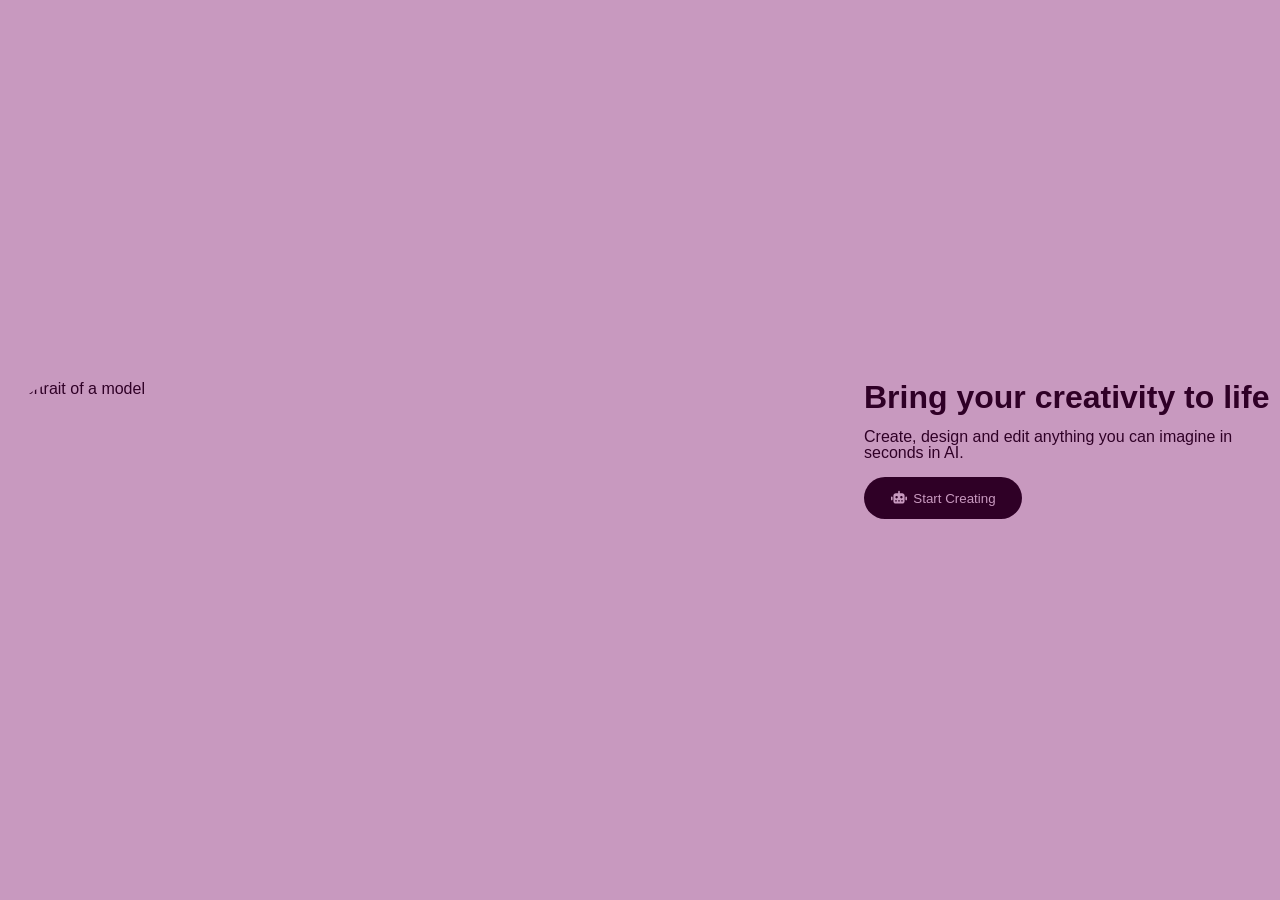
==== public/index.html @ dafc3dca "home work" ====
<!doctype html>
<html lang="en">
  <head>
    <meta charset="UTF-8" />
    <meta name="viewport" content="width=device-width, initial-scale=1.0" />
    <title>Creativity</title>
    <link rel="stylesheet" type="text/css" href="./styles/reset.css" />
    <link rel="stylesheet" type="text/css" href="./styles/style.css" />
  </head>
  <body>
    <section>
      <div class="media">
        <img src="/images/media.jpg" alt="portrait of a model" />
      </div>
      <div class="content">
        <h1>Bring your creativity to life</h1>
        <p>
          <strong>Create</strong>, <strong>design</strong> and
          <strong>edit</strong> anything you can imagine in seconds in AI.
        </p>
        <button>
          <svg xmlns="http://www.w3.org/2000/svg" viewBox="0 0 640 640">
            <path
              d="M352 64C352 46.3 337.7 32 320 32C302.3 32 288 46.3 288 64L288 128L192 128C139 128 96 171 96 224L96 448C96 501 139 544 192 544L448 544C501 544 544 501 544 448L544 224C544 171 501 128 448 128L352 128L352 64zM160 432C160 418.7 170.7 408 184 408L216 408C229.3 408 240 418.7 240 432C240 445.3 229.3 456 216 456L184 456C170.7 456 160 445.3 160 432zM280 432C280 418.7 290.7 408 304 408L336 408C349.3 408 360 418.7 360 432C360 445.3 349.3 456 336 456L304 456C290.7 456 280 445.3 280 432zM400 432C400 418.7 410.7 408 424 408L456 408C469.3 408 480 418.7 480 432C480 445.3 469.3 456 456 456L424 456C410.7 456 400 445.3 400 432zM224 240C250.5 240 272 261.5 272 288C272 314.5 250.5 336 224 336C197.5 336 176 314.5 176 288C176 261.5 197.5 240 224 240zM368 288C368 261.5 389.5 240 416 240C442.5 240 464 261.5 464 288C464 314.5 442.5 336 416 336C389.5 336 368 314.5 368 288zM64 288C64 270.3 49.7 256 32 256C14.3 256 0 270.3 0 288L0 384C0 401.7 14.3 416 32 416C49.7 416 64 401.7 64 384L64 288zM608 256C590.3 256 576 270.3 576 288L576 384C576 401.7 590.3 416 608 416C625.7 416 640 401.7 640 384L640 288C640 270.3 625.7 256 608 256z"
            /></svg
          >Start Creating
        </button>
      </div>
    </section>
  </body>
</html>
---- public/styles/style.css ----
body {
  height: 100svh;
  display: flex;
  align-items: center;
  justify-content: center;
  font-family: sans-serif;
  &::before {
    content: "";
    position: absolute;
    top: 0;
    left: 0;
    width: 100%;
    height: 100%;
    background: rgba(117, 0, 96, 0.4);
    pointer-events: none;
    z-index: 10;
  }
  section {
    display: flex;
    max-width: 1400px;
    width: 100%;
    gap: 2em;
    .media {
      flex: 2;
      border-radius: 5em;
      overflow: hidden;
      img {
        display: block;
        width: 100%;
        object-fit: cover;
        transition: scale 0.25s ease-in-out;

        &:hover {
          scale: 1.05;
        }
      }
    }
    .content {
      flex: 1;
      display: flex;
      justify-content: center;
      flex-direction: column;
      align-items: start;
      gap: 1em;
      h1 {
        font-size: 2em;
        font-weight: bold;
      }

      button {
        svg {
          --size: 1.2em;
          width: var(--size);
          height: var(--size);
          fill: white;
        }
        font-family: sans-serif;
        background: black;
        color: white;
        border: none;
        outline: none;
        padding: 1em 2em;
        border-radius: 15em;
        display: flex;
        align-items: center;
        gap: 0.5em;
        cursor: pointer;
        transition: background 0.25s ease-in-out;

        &:hover {
          background: rgba(0, 0, 0, 0.9);
        }
      }
    }
  }
}
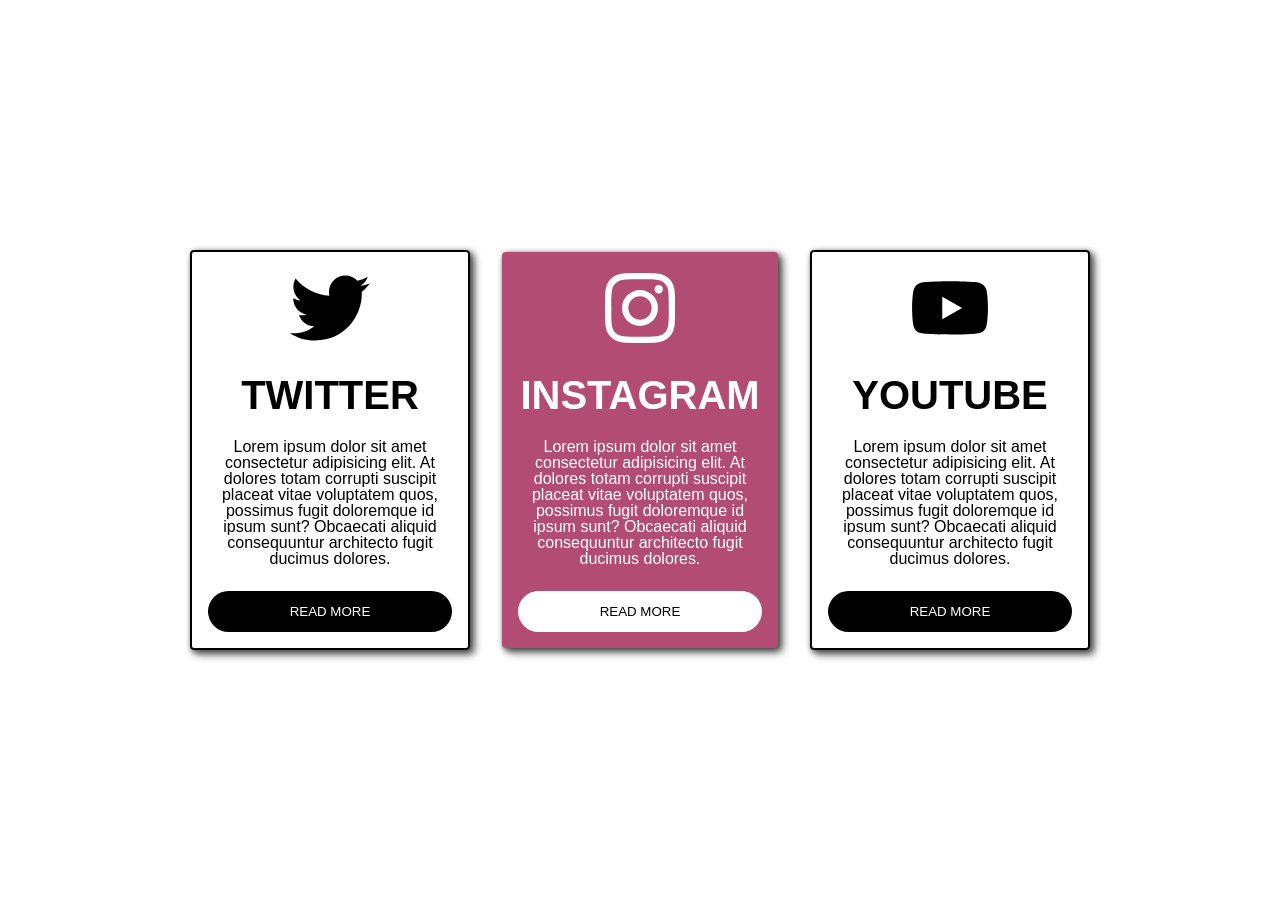
==== commit fd166e9a: "homework" ====
--- a/public/index.html
+++ b/public/index.html
@@ -3,28 +3,62 @@
   <head>
     <meta charset="UTF-8" />
     <meta name="viewport" content="width=device-width, initial-scale=1.0" />
-    <title>Creativity</title>
+    <title>Class 17 hw part 1</title>
     <link rel="stylesheet" type="text/css" href="./styles/reset.css" />
     <link rel="stylesheet" type="text/css" href="./styles/style.css" />
   </head>
   <body>
     <section>
-      <div class="media">
-        <img src="/images/media.jpg" alt="portrait of a model" />
+      <div class="card">
+        <div class="logo">
+          <svg xmlns="http://www.w3.org/2000/svg" viewBox="0 0 512 512">
+            <path
+              d="M459.4 151.7c.3 4.5 .3 9.1 .3 13.6 0 138.7-105.6 298.6-298.6 298.6-59.5 0-114.7-17.2-161.1-47.1 8.4 1 16.6 1.3 25.3 1.3 49.1 0 94.2-16.6 130.3-44.8-46.1-1-84.8-31.2-98.1-72.8 6.5 1 13 1.6 19.8 1.6 9.4 0 18.8-1.3 27.6-3.6-48.1-9.7-84.1-52-84.1-103l0-1.3c14 7.8 30.2 12.7 47.4 13.3-28.3-18.8-46.8-51-46.8-87.4 0-19.5 5.2-37.4 14.3-53 51.7 63.7 129.3 105.3 216.4 109.8-1.6-7.8-2.6-15.9-2.6-24 0-57.8 46.8-104.9 104.9-104.9 30.2 0 57.5 12.7 76.7 33.1 23.7-4.5 46.5-13.3 66.6-25.3-7.8 24.4-24.4 44.8-46.1 57.8 21.1-2.3 41.6-8.1 60.4-16.2-14.3 20.8-32.2 39.3-52.6 54.3z"
+            />
+          </svg>
+        </div>
+        <div class="title">twitter</div>
+        <div class="content">
+          Lorem ipsum dolor sit amet consectetur adipisicing elit. At dolores
+          totam corrupti suscipit placeat vitae voluptatem quos, possimus fugit
+          doloremque id ipsum sunt? Obcaecati aliquid consequuntur architecto
+          fugit ducimus dolores.
+        </div>
+        <a href="#"><button>read more</button></a>
       </div>
-      <div class="content">
-        <h1>Bring your creativity to life</h1>
-        <p>
-          <strong>Create</strong>, <strong>design</strong> and
-          <strong>edit</strong> anything you can imagine in seconds in AI.
-        </p>
-        <button>
-          <svg xmlns="http://www.w3.org/2000/svg" viewBox="0 0 640 640">
+      <div class="card primary">
+        <div class="logo">
+          <svg xmlns="http://www.w3.org/2000/svg" viewBox="0 0 448 512">
             <path
-              d="M352 64C352 46.3 337.7 32 320 32C302.3 32 288 46.3 288 64L288 128L192 128C139 128 96 171 96 224L96 448C96 501 139 544 192 544L448 544C501 544 544 501 544 448L544 224C544 171 501 128 448 128L352 128L352 64zM160 432C160 418.7 170.7 408 184 408L216 408C229.3 408 240 418.7 240 432C240 445.3 229.3 456 216 456L184 456C170.7 456 160 445.3 160 432zM280 432C280 418.7 290.7 408 304 408L336 408C349.3 408 360 418.7 360 432C360 445.3 349.3 456 336 456L304 456C290.7 456 280 445.3 280 432zM400 432C400 418.7 410.7 408 424 408L456 408C469.3 408 480 418.7 480 432C480 445.3 469.3 456 456 456L424 456C410.7 456 400 445.3 400 432zM224 240C250.5 240 272 261.5 272 288C272 314.5 250.5 336 224 336C197.5 336 176 314.5 176 288C176 261.5 197.5 240 224 240zM368 288C368 261.5 389.5 240 416 240C442.5 240 464 261.5 464 288C464 314.5 442.5 336 416 336C389.5 336 368 314.5 368 288zM64 288C64 270.3 49.7 256 32 256C14.3 256 0 270.3 0 288L0 384C0 401.7 14.3 416 32 416C49.7 416 64 401.7 64 384L64 288zM608 256C590.3 256 576 270.3 576 288L576 384C576 401.7 590.3 416 608 416C625.7 416 640 401.7 640 384L640 288C640 270.3 625.7 256 608 256z"
-            /></svg
-          >Start Creating
-        </button>
+              d="M224.3 141a115 115 0 1 0 -.6 230 115 115 0 1 0 .6-230zm-.6 40.4a74.6 74.6 0 1 1 .6 149.2 74.6 74.6 0 1 1 -.6-149.2zm93.4-45.1a26.8 26.8 0 1 1 53.6 0 26.8 26.8 0 1 1 -53.6 0zm129.7 27.2c-1.7-35.9-9.9-67.7-36.2-93.9-26.2-26.2-58-34.4-93.9-36.2-37-2.1-147.9-2.1-184.9 0-35.8 1.7-67.6 9.9-93.9 36.1s-34.4 58-36.2 93.9c-2.1 37-2.1 147.9 0 184.9 1.7 35.9 9.9 67.7 36.2 93.9s58 34.4 93.9 36.2c37 2.1 147.9 2.1 184.9 0 35.9-1.7 67.7-9.9 93.9-36.2 26.2-26.2 34.4-58 36.2-93.9 2.1-37 2.1-147.8 0-184.8zM399 388c-7.8 19.6-22.9 34.7-42.6 42.6-29.5 11.7-99.5 9-132.1 9s-102.7 2.6-132.1-9c-19.6-7.8-34.7-22.9-42.6-42.6-11.7-29.5-9-99.5-9-132.1s-2.6-102.7 9-132.1c7.8-19.6 22.9-34.7 42.6-42.6 29.5-11.7 99.5-9 132.1-9s102.7-2.6 132.1 9c19.6 7.8 34.7 22.9 42.6 42.6 11.7 29.5 9 99.5 9 132.1s2.7 102.7-9 132.1z"
+            />
+          </svg>
+        </div>
+        <div class="title">instagram</div>
+        <div class="content">
+          Lorem ipsum dolor sit amet consectetur adipisicing elit. At dolores
+          totam corrupti suscipit placeat vitae voluptatem quos, possimus fugit
+          doloremque id ipsum sunt? Obcaecati aliquid consequuntur architecto
+          fugit ducimus dolores.
+        </div>
+        <a href="#"><button>read more</button></a>
+      </div>
+      <div class="card">
+        <div class="logo">
+          <svg xmlns="http://www.w3.org/2000/svg" viewBox="0 0 576 512">
+            <path
+              d="M549.7 124.1C543.5 100.4 524.9 81.8 501.4 75.5 458.9 64 288.1 64 288.1 64S117.3 64 74.7 75.5C51.2 81.8 32.7 100.4 26.4 124.1 15 167 15 256.4 15 256.4s0 89.4 11.4 132.3c6.3 23.6 24.8 41.5 48.3 47.8 42.6 11.5 213.4 11.5 213.4 11.5s170.8 0 213.4-11.5c23.5-6.3 42-24.2 48.3-47.8 11.4-42.9 11.4-132.3 11.4-132.3s0-89.4-11.4-132.3zM232.2 337.6l0-162.4 142.7 81.2-142.7 81.2z"
+            />
+          </svg>
+        </div>
+        <div class="title">youtube</div>
+        <div class="content">
+          Lorem ipsum dolor sit amet consectetur adipisicing elit. At dolores
+          totam corrupti suscipit placeat vitae voluptatem quos, possimus fugit
+          doloremque id ipsum sunt? Obcaecati aliquid consequuntur architecto
+          fugit ducimus dolores.
+        </div>
+        <a href="#"><button>read more</button></a>
       </div>
     </section>
   </body>
--- a/public/styles/style.css
+++ b/public/styles/style.css
@@ -1,75 +1,67 @@
-body {
+section {
+  display: flex;
   height: 100svh;
-  display: flex;
+  max-width: 900px;
+  margin: auto;
   align-items: center;
-  justify-content: center;
+  gap: 2em;
   font-family: sans-serif;
-  &::before {
-    content: "";
-    position: absolute;
-    top: 0;
-    left: 0;
-    width: 100%;
-    height: 100%;
-    background: rgba(117, 0, 96, 0.4);
-    pointer-events: none;
-    z-index: 10;
-  }
-  section {
+  .card {
+    --color-primary: #b24c73;
+    border: 2px solid black;
     display: flex;
-    max-width: 1400px;
-    width: 100%;
-    gap: 2em;
-    .media {
-      flex: 2;
-      border-radius: 5em;
-      overflow: hidden;
-      img {
-        display: block;
-        width: 100%;
-        object-fit: cover;
-        transition: scale 0.25s ease-in-out;
-
-        &:hover {
-          scale: 1.05;
-        }
+    align-items: center;
+    gap: 1.5em;
+    flex-direction: column;
+    padding: 1em;
+    text-align: center;
+    border-radius: 0.25em;
+    box-shadow:
+      1px 1px 5px rgba(0, 0, 0, 0.25),
+      2px 2px 6px rgba(0, 0, 0, 0.25),
+      3px 3px 7px rgba(0, 0, 0, 0.25),
+      4px 4px 8px rgba(0, 0, 0, 0.25),
+      5px 5px 9px rgba(0, 0, 0, 0.25);
+    .logo {
+      svg {
+        --size: 5em;
+        width: var(--size);
+        height: var(--size);
       }
     }
-    .content {
-      flex: 1;
-      display: flex;
-      justify-content: center;
-      flex-direction: column;
-      align-items: start;
-      gap: 1em;
-      h1 {
-        font-size: 2em;
-        font-weight: bold;
+    .title {
+      font-size: 2.5em;
+      font-weight: bold;
+      text-transform: uppercase;
+    }
+    a {
+      display: inline-block;
+      width: 100%;
+      button {
+        font-family: sans-serif;
+        border: none;
+        outline: none;
+        padding: 1em 2em;
+        background: black;
+        color: white;
+        border-radius: 15em;
+        text-transform: uppercase;
+        display: inline-block;
+        width: 100%;
+      }
+    }
+    &.primary {
+      border: none;
+      background: var(--color-primary);
+      color: white;
+
+      svg {
+        fill: white;
       }
 
       button {
-        svg {
-          --size: 1.2em;
-          width: var(--size);
-          height: var(--size);
-          fill: white;
-        }
-        font-family: sans-serif;
-        background: black;
-        color: white;
-        border: none;
-        outline: none;
-        padding: 1em 2em;
-        border-radius: 15em;
-        display: flex;
-        align-items: center;
-        gap: 0.5em;
-        cursor: pointer;
-        transition: background 0.25s ease-in-out;
-
-        &:hover {
-          background: rgba(0, 0, 0, 0.9);
-        }
+        background: white;
+        color: black;
       }
     }
   }
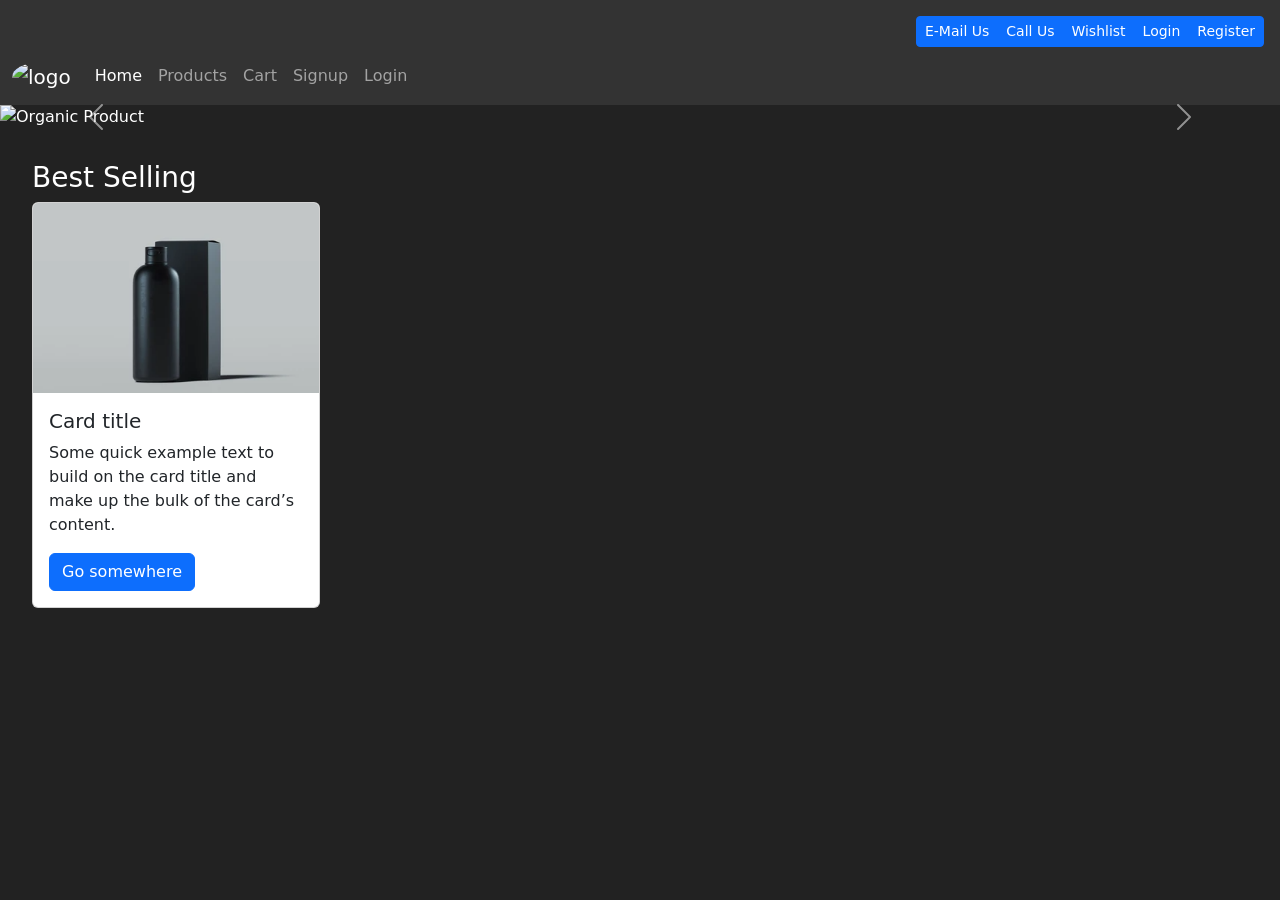
==== commit 7a5c51ff: "wip" ====
--- a/public/index.html
+++ b/public/index.html
@@ -1,65 +1,143 @@
 <!doctype html>
 <html lang="en">
   <head>
-    <meta charset="UTF-8" />
-    <meta name="viewport" content="width=device-width, initial-scale=1.0" />
-    <title>Class 17 hw part 1</title>
-    <link rel="stylesheet" type="text/css" href="./styles/reset.css" />
+    <meta charset="utf-8" />
+    <meta name="viewport" content="width=device-width, initial-scale=1" />
+    <title>Bootstrap demo</title>
+    <link
+      href="https://cdn.jsdelivr.net/npm/bootstrap@5.3.8/dist/css/bootstrap.min.css"
+      rel="stylesheet"
+      integrity="sha384-sRIl4kxILFvY47J16cr9ZwB07vP4J8+LH7qKQnuqkuIAvNWLzeN8tE5YBujZqJLB"
+      crossorigin="anonymous"
+    />
     <link rel="stylesheet" type="text/css" href="./styles/style.css" />
   </head>
   <body>
-    <section>
-      <div class="card">
-        <div class="logo">
-          <svg xmlns="http://www.w3.org/2000/svg" viewBox="0 0 512 512">
-            <path
-              d="M459.4 151.7c.3 4.5 .3 9.1 .3 13.6 0 138.7-105.6 298.6-298.6 298.6-59.5 0-114.7-17.2-161.1-47.1 8.4 1 16.6 1.3 25.3 1.3 49.1 0 94.2-16.6 130.3-44.8-46.1-1-84.8-31.2-98.1-72.8 6.5 1 13 1.6 19.8 1.6 9.4 0 18.8-1.3 27.6-3.6-48.1-9.7-84.1-52-84.1-103l0-1.3c14 7.8 30.2 12.7 47.4 13.3-28.3-18.8-46.8-51-46.8-87.4 0-19.5 5.2-37.4 14.3-53 51.7 63.7 129.3 105.3 216.4 109.8-1.6-7.8-2.6-15.9-2.6-24 0-57.8 46.8-104.9 104.9-104.9 30.2 0 57.5 12.7 76.7 33.1 23.7-4.5 46.5-13.3 66.6-25.3-7.8 24.4-24.4 44.8-46.1 57.8 21.1-2.3 41.6-8.1 60.4-16.2-14.3 20.8-32.2 39.3-52.6 54.3z"
+    <header>
+      <div class="header-top">
+        <div class="btn-group" role="group" aria-label="Basic example">
+          <a href="mailto:mail@example.com" class="btn btn-primary btn-sm">
+            E-Mail Us
+          </a>
+          <a href="tel:+8801XXXXXXXXX" class="btn btn-primary btn-sm">
+            Call Us
+          </a>
+          <a href="#" class="btn btn-primary btn-sm">Wishlist</a>
+          <a href="#" class="btn btn-primary btn-sm">Login</a>
+          <a href="#" class="btn btn-primary btn-sm">Register</a>
+        </div>
+      </div>
+      <nav class="navbar navbar-expand-lg navbar-dark">
+        <div class="container-fluid">
+          <a class="navbar-brand" href="#">
+            <img
+              class="m-logo-img"
+              src="https://img.magnific.com/free-vector/bird-colorful-logo-gradient-vector_343694-1365.jpg?semt=ais_hybrid&w=740&q=80"
+              alt="logo"
             />
-          </svg>
+          </a>
+          <button
+            class="navbar-toggler"
+            type="button"
+            data-bs-toggle="collapse"
+            data-bs-target="#navbarSupportedContent"
+            aria-controls="navbarSupportedContent"
+            aria-expanded="false"
+            aria-label="Toggle navigation"
+          >
+            <span class="navbar-toggler-icon"></span>
+          </button>
+          <div class="collapse navbar-collapse" id="navbarSupportedContent">
+            <ul class="navbar-nav me-auto mb-2 mb-lg-0">
+              <li class="nav-item">
+                <a class="nav-link active" aria-current="page" href="#">Home</a>
+              </li>
+              <li class="nav-item">
+                <a class="nav-link" href="#">Products</a>
+              </li>
+              <li class="nav-item">
+                <a class="nav-link" href="#">Cart</a>
+              </li>
+              <li class="nav-item">
+                <a class="nav-link" href="#">Signup</a>
+              </li>
+              <li class="nav-item">
+                <a class="nav-link" href="#">Login</a>
+              </li>
+            </ul>
+          </div>
         </div>
-        <div class="title">twitter</div>
-        <div class="content">
-          Lorem ipsum dolor sit amet consectetur adipisicing elit. At dolores
-          totam corrupti suscipit placeat vitae voluptatem quos, possimus fugit
-          doloremque id ipsum sunt? Obcaecati aliquid consequuntur architecto
-          fugit ducimus dolores.
+      </nav>
+    </header>
+    <section class="slider">
+      <div id="carouselExample" class="carousel slide" data-bs-ride="carousel">
+        <div class="carousel-inner">
+          <div class="carousel-item active">
+            <img
+              src="/images/organic.png"
+              class="d-block w-100"
+              alt="Organic Product"
+            />
+          </div>
+          <div class="carousel-item">
+            <img
+              src="/images/furniture.png"
+              class="d-block w-100"
+              alt="Furniture Product"
+            />
+          </div>
+          <div class="carousel-item">
+            <img
+              src="/images/face-care.png"
+              class="d-block w-100"
+              alt="Furniture Product"
+            />
+          </div>
         </div>
-        <a href="#"><button>read more</button></a>
-      </div>
-      <div class="card primary">
-        <div class="logo">
-          <svg xmlns="http://www.w3.org/2000/svg" viewBox="0 0 448 512">
-            <path
-              d="M224.3 141a115 115 0 1 0 -.6 230 115 115 0 1 0 .6-230zm-.6 40.4a74.6 74.6 0 1 1 .6 149.2 74.6 74.6 0 1 1 -.6-149.2zm93.4-45.1a26.8 26.8 0 1 1 53.6 0 26.8 26.8 0 1 1 -53.6 0zm129.7 27.2c-1.7-35.9-9.9-67.7-36.2-93.9-26.2-26.2-58-34.4-93.9-36.2-37-2.1-147.9-2.1-184.9 0-35.8 1.7-67.6 9.9-93.9 36.1s-34.4 58-36.2 93.9c-2.1 37-2.1 147.9 0 184.9 1.7 35.9 9.9 67.7 36.2 93.9s58 34.4 93.9 36.2c37 2.1 147.9 2.1 184.9 0 35.9-1.7 67.7-9.9 93.9-36.2 26.2-26.2 34.4-58 36.2-93.9 2.1-37 2.1-147.8 0-184.8zM399 388c-7.8 19.6-22.9 34.7-42.6 42.6-29.5 11.7-99.5 9-132.1 9s-102.7 2.6-132.1-9c-19.6-7.8-34.7-22.9-42.6-42.6-11.7-29.5-9-99.5-9-132.1s-2.6-102.7 9-132.1c7.8-19.6 22.9-34.7 42.6-42.6 29.5-11.7 99.5-9 132.1-9s102.7-2.6 132.1 9c19.6 7.8 34.7 22.9 42.6 42.6 11.7 29.5 9 99.5 9 132.1s2.7 102.7-9 132.1z"
-            />
-          </svg>
-        </div>
-        <div class="title">instagram</div>
-        <div class="content">
-          Lorem ipsum dolor sit amet consectetur adipisicing elit. At dolores
-          totam corrupti suscipit placeat vitae voluptatem quos, possimus fugit
-          doloremque id ipsum sunt? Obcaecati aliquid consequuntur architecto
-          fugit ducimus dolores.
-        </div>
-        <a href="#"><button>read more</button></a>
-      </div>
-      <div class="card">
-        <div class="logo">
-          <svg xmlns="http://www.w3.org/2000/svg" viewBox="0 0 576 512">
-            <path
-              d="M549.7 124.1C543.5 100.4 524.9 81.8 501.4 75.5 458.9 64 288.1 64 288.1 64S117.3 64 74.7 75.5C51.2 81.8 32.7 100.4 26.4 124.1 15 167 15 256.4 15 256.4s0 89.4 11.4 132.3c6.3 23.6 24.8 41.5 48.3 47.8 42.6 11.5 213.4 11.5 213.4 11.5s170.8 0 213.4-11.5c23.5-6.3 42-24.2 48.3-47.8 11.4-42.9 11.4-132.3 11.4-132.3s0-89.4-11.4-132.3zM232.2 337.6l0-162.4 142.7 81.2-142.7 81.2z"
-            />
-          </svg>
-        </div>
-        <div class="title">youtube</div>
-        <div class="content">
-          Lorem ipsum dolor sit amet consectetur adipisicing elit. At dolores
-          totam corrupti suscipit placeat vitae voluptatem quos, possimus fugit
-          doloremque id ipsum sunt? Obcaecati aliquid consequuntur architecto
-          fugit ducimus dolores.
-        </div>
-        <a href="#"><button>read more</button></a>
+        <button
+          class="carousel-control-prev"
+          type="button"
+          data-bs-target="#carouselExample"
+          data-bs-slide="prev"
+        >
+          <span class="carousel-control-prev-icon" aria-hidden="true"></span>
+          <span class="visually-hidden">Previous</span>
+        </button>
+        <button
+          class="carousel-control-next"
+          type="button"
+          data-bs-target="#carouselExample"
+          data-bs-slide="next"
+        >
+          <span class="carousel-control-next-icon" aria-hidden="true"></span>
+          <span class="visually-hidden">Next</span>
+        </button>
       </div>
     </section>
+    <section class="best-selling">
+      <h3>Best Selling</h3>
+      <div class="m-grid">
+        <div class="card" style="width: 18rem">
+          <img
+            src="./images/products/product-1.png"
+            class="card-img-top"
+            alt="product 1"
+          />
+          <div class="card-body">
+            <h5 class="card-title">Card title</h5>
+            <p class="card-text">
+              Some quick example text to build on the card title and make up the
+              bulk of the card’s content.
+            </p>
+            <a href="#" class="btn btn-primary">Go somewhere</a>
+          </div>
+        </div>
+      </div>
+    </section>
+    <script
+      src="https://cdn.jsdelivr.net/npm/bootstrap@5.3.8/dist/js/bootstrap.bundle.min.js"
+      integrity="sha384-FKyoEForCGlyvwx9Hj09JcYn3nv7wiPVlz7YYwJrWVcXK/BmnVDxM+D2scQbITxI"
+      crossorigin="anonymous"
+    ></script>
   </body>
 </html>
--- a/public/styles/style.css
+++ b/public/styles/style.css
@@ -1,68 +1,29 @@
-section {
-  display: flex;
-  height: 100svh;
-  max-width: 900px;
-  margin: auto;
-  align-items: center;
-  gap: 2em;
-  font-family: sans-serif;
-  .card {
-    --color-primary: #b24c73;
-    border: 2px solid black;
+header {
+  background: #333;
+
+  .header-top {
+    padding: 1em 1em 0 1em;
     display: flex;
+    justify-content: end;
     align-items: center;
-    gap: 1.5em;
-    flex-direction: column;
-    padding: 1em;
-    text-align: center;
-    border-radius: 0.25em;
-    box-shadow:
-      1px 1px 5px rgba(0, 0, 0, 0.25),
-      2px 2px 6px rgba(0, 0, 0, 0.25),
-      3px 3px 7px rgba(0, 0, 0, 0.25),
-      4px 4px 8px rgba(0, 0, 0, 0.25),
-      5px 5px 9px rgba(0, 0, 0, 0.25);
-    .logo {
-      svg {
-        --size: 5em;
-        width: var(--size);
-        height: var(--size);
-      }
-    }
-    .title {
-      font-size: 2.5em;
-      font-weight: bold;
-      text-transform: uppercase;
-    }
-    a {
-      display: inline-block;
-      width: 100%;
-      button {
-        font-family: sans-serif;
-        border: none;
-        outline: none;
-        padding: 1em 2em;
-        background: black;
-        color: white;
-        border-radius: 15em;
-        text-transform: uppercase;
-        display: inline-block;
-        width: 100%;
-      }
-    }
-    &.primary {
-      border: none;
-      background: var(--color-primary);
-      color: white;
+  }
 
-      svg {
-        fill: white;
-      }
-
-      button {
-        background: white;
-        color: black;
-      }
-    }
+  .m-logo-img {
+    --size: 3em;
+    width: var(--size);
+    height: var(--size);
+    object-fit: cover;
+    border-radius: 50%;
   }
 }
+
+body {
+  background: #222;
+  color: white;
+}
+
+section.best-selling {
+  max-width: 1400px;
+  margin: auto;
+  padding: 2em;
+}
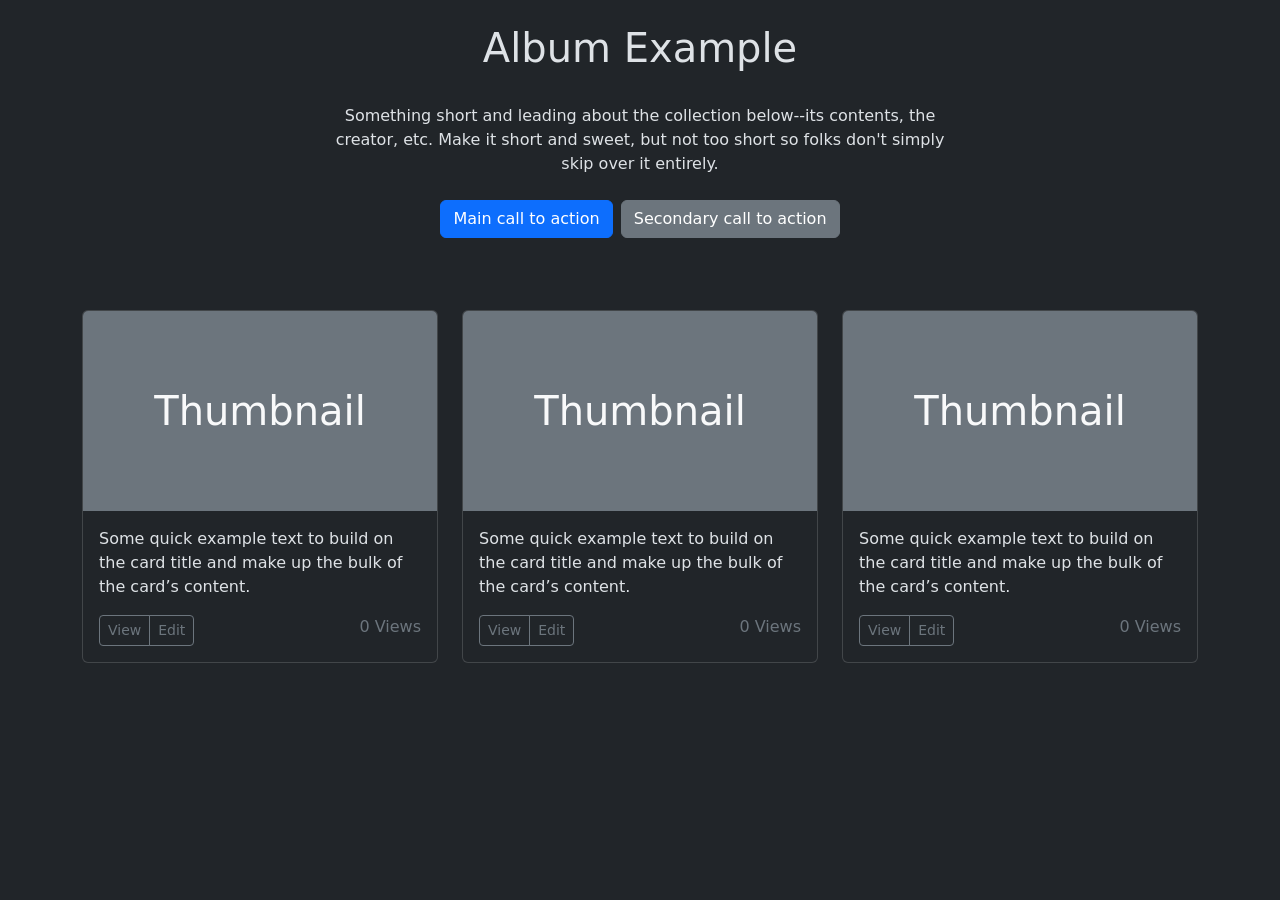
==== commit e7c5e05a: "homework" ====
--- a/public/index.html
+++ b/public/index.html
@@ -1,139 +1,136 @@
 <!doctype html>
 <html lang="en">
   <head>
-    <meta charset="utf-8" />
-    <meta name="viewport" content="width=device-width, initial-scale=1" />
-    <title>Bootstrap demo</title>
+    <meta charset="UTF-8" />
+    <meta name="viewport" content="width=device-width, initial-scale=1.0" />
+    <title>Class 18 HW</title>
     <link
       href="https://cdn.jsdelivr.net/npm/bootstrap@5.3.8/dist/css/bootstrap.min.css"
       rel="stylesheet"
       integrity="sha384-sRIl4kxILFvY47J16cr9ZwB07vP4J8+LH7qKQnuqkuIAvNWLzeN8tE5YBujZqJLB"
       crossorigin="anonymous"
     />
-    <link rel="stylesheet" type="text/css" href="./styles/style.css" />
   </head>
-  <body>
-    <header>
-      <div class="header-top">
-        <div class="btn-group" role="group" aria-label="Basic example">
-          <a href="mailto:mail@example.com" class="btn btn-primary btn-sm">
-            E-Mail Us
-          </a>
-          <a href="tel:+8801XXXXXXXXX" class="btn btn-primary btn-sm">
-            Call Us
-          </a>
-          <a href="#" class="btn btn-primary btn-sm">Wishlist</a>
-          <a href="#" class="btn btn-primary btn-sm">Login</a>
-          <a href="#" class="btn btn-primary btn-sm">Register</a>
-        </div>
+  <body data-bs-theme="dark">
+    <div class="container-xxl p-4 d-grid gap-4">
+      <h1 class="text-center">Album Example</h1>
+      <p class="text-center w-50 m-auto">
+        Something short and leading about the collection below--its contents,
+        the creator, etc. Make it short and sweet, but not too short so folks
+        don't simply skip over it entirely.
+      </p>
+      <div class="d-flex justify-content-center gap-2">
+        <button type="button" class="btn btn-primary">
+          Main call to action
+        </button>
+        <button type="button" class="btn btn-secondary">
+          Secondary call to action
+        </button>
       </div>
-      <nav class="navbar navbar-expand-lg navbar-dark">
-        <div class="container-fluid">
-          <a class="navbar-brand" href="#">
-            <img
-              class="m-logo-img"
-              src="https://img.magnific.com/free-vector/bird-colorful-logo-gradient-vector_343694-1365.jpg?semt=ais_hybrid&w=740&q=80"
-              alt="logo"
-            />
-          </a>
-          <button
-            class="navbar-toggler"
-            type="button"
-            data-bs-toggle="collapse"
-            data-bs-target="#navbarSupportedContent"
-            aria-controls="navbarSupportedContent"
-            aria-expanded="false"
-            aria-label="Toggle navigation"
-          >
-            <span class="navbar-toggler-icon"></span>
-          </button>
-          <div class="collapse navbar-collapse" id="navbarSupportedContent">
-            <ul class="navbar-nav me-auto mb-2 mb-lg-0">
-              <li class="nav-item">
-                <a class="nav-link active" aria-current="page" href="#">Home</a>
-              </li>
-              <li class="nav-item">
-                <a class="nav-link" href="#">Products</a>
-              </li>
-              <li class="nav-item">
-                <a class="nav-link" href="#">Cart</a>
-              </li>
-              <li class="nav-item">
-                <a class="nav-link" href="#">Signup</a>
-              </li>
-              <li class="nav-item">
-                <a class="nav-link" href="#">Login</a>
-              </li>
-            </ul>
+    </div>
+    <div class="container mt-5">
+      <div class="row">
+        <div class="col-4">
+          <div class="card">
+            <div
+              class="card-img-top bg-secondary text-light d-flex justify-content-center align-items-center fs-1"
+              style="height: 200px"
+            >
+              Thumbnail
+            </div>
+            <div class="card-body">
+              <p class="card-text">
+                Some quick example text to build on the card title and make up
+                the bulk of the card’s content.
+              </p>
+              <div class="d-flex justify-content-between">
+                <div class="btn-group" role="group" aria-label="Actions">
+                  <button
+                    class="btn btn-outline-secondary btn-sm"
+                    type="button"
+                  >
+                    View
+                  </button>
+                  <button
+                    class="btn btn-outline-secondary btn-sm"
+                    type="button"
+                  >
+                    Edit
+                  </button>
+                </div>
+                <span class="text-secondary">0 Views</span>
+              </div>
+            </div>
           </div>
         </div>
-      </nav>
-    </header>
-    <section class="slider">
-      <div id="carouselExample" class="carousel slide" data-bs-ride="carousel">
-        <div class="carousel-inner">
-          <div class="carousel-item active">
-            <img
-              src="/images/organic.png"
-              class="d-block w-100"
-              alt="Organic Product"
-            />
-          </div>
-          <div class="carousel-item">
-            <img
-              src="/images/furniture.png"
-              class="d-block w-100"
-              alt="Furniture Product"
-            />
-          </div>
-          <div class="carousel-item">
-            <img
-              src="/images/face-care.png"
-              class="d-block w-100"
-              alt="Furniture Product"
-            />
+        <div class="col-4">
+          <div class="card">
+            <div
+              class="card-img-top bg-secondary text-light d-flex justify-content-center align-items-center fs-1"
+              style="height: 200px"
+            >
+              Thumbnail
+            </div>
+            <div class="card-body">
+              <p class="card-text">
+                Some quick example text to build on the card title and make up
+                the bulk of the card’s content.
+              </p>
+              <div class="d-flex justify-content-between">
+                <div class="btn-group" role="group" aria-label="Actions">
+                  <button
+                    class="btn btn-outline-secondary btn-sm"
+                    type="button"
+                  >
+                    View
+                  </button>
+                  <button
+                    class="btn btn-outline-secondary btn-sm"
+                    type="button"
+                  >
+                    Edit
+                  </button>
+                </div>
+                <span class="text-secondary">0 Views</span>
+              </div>
+            </div>
           </div>
         </div>
-        <button
-          class="carousel-control-prev"
-          type="button"
-          data-bs-target="#carouselExample"
-          data-bs-slide="prev"
-        >
-          <span class="carousel-control-prev-icon" aria-hidden="true"></span>
-          <span class="visually-hidden">Previous</span>
-        </button>
-        <button
-          class="carousel-control-next"
-          type="button"
-          data-bs-target="#carouselExample"
-          data-bs-slide="next"
-        >
-          <span class="carousel-control-next-icon" aria-hidden="true"></span>
-          <span class="visually-hidden">Next</span>
-        </button>
-      </div>
-    </section>
-    <section class="best-selling">
-      <h3>Best Selling</h3>
-      <div class="m-grid">
-        <div class="card" style="width: 18rem">
-          <img
-            src="./images/products/product-1.png"
-            class="card-img-top"
-            alt="product 1"
-          />
-          <div class="card-body">
-            <h5 class="card-title">Card title</h5>
-            <p class="card-text">
-              Some quick example text to build on the card title and make up the
-              bulk of the card’s content.
-            </p>
-            <a href="#" class="btn btn-primary">Go somewhere</a>
+        <div class="col-4">
+          <div class="card">
+            <div
+              class="card-img-top bg-secondary text-light d-flex justify-content-center align-items-center fs-1"
+              style="height: 200px"
+            >
+              Thumbnail
+            </div>
+            <div class="card-body">
+              <p class="card-text">
+                Some quick example text to build on the card title and make up
+                the bulk of the card’s content.
+              </p>
+              <div class="d-flex justify-content-between">
+                <div class="btn-group" role="group" aria-label="Actions">
+                  <button
+                    class="btn btn-outline-secondary btn-sm"
+                    type="button"
+                  >
+                    View
+                  </button>
+                  <button
+                    class="btn btn-outline-secondary btn-sm"
+                    type="button"
+                  >
+                    Edit
+                  </button>
+                </div>
+                <span class="text-secondary">0 Views</span>
+              </div>
+            </div>
           </div>
         </div>
       </div>
-    </section>
+    </div>
     <script
       src="https://cdn.jsdelivr.net/npm/bootstrap@5.3.8/dist/js/bootstrap.bundle.min.js"
       integrity="sha384-FKyoEForCGlyvwx9Hj09JcYn3nv7wiPVlz7YYwJrWVcXK/BmnVDxM+D2scQbITxI"
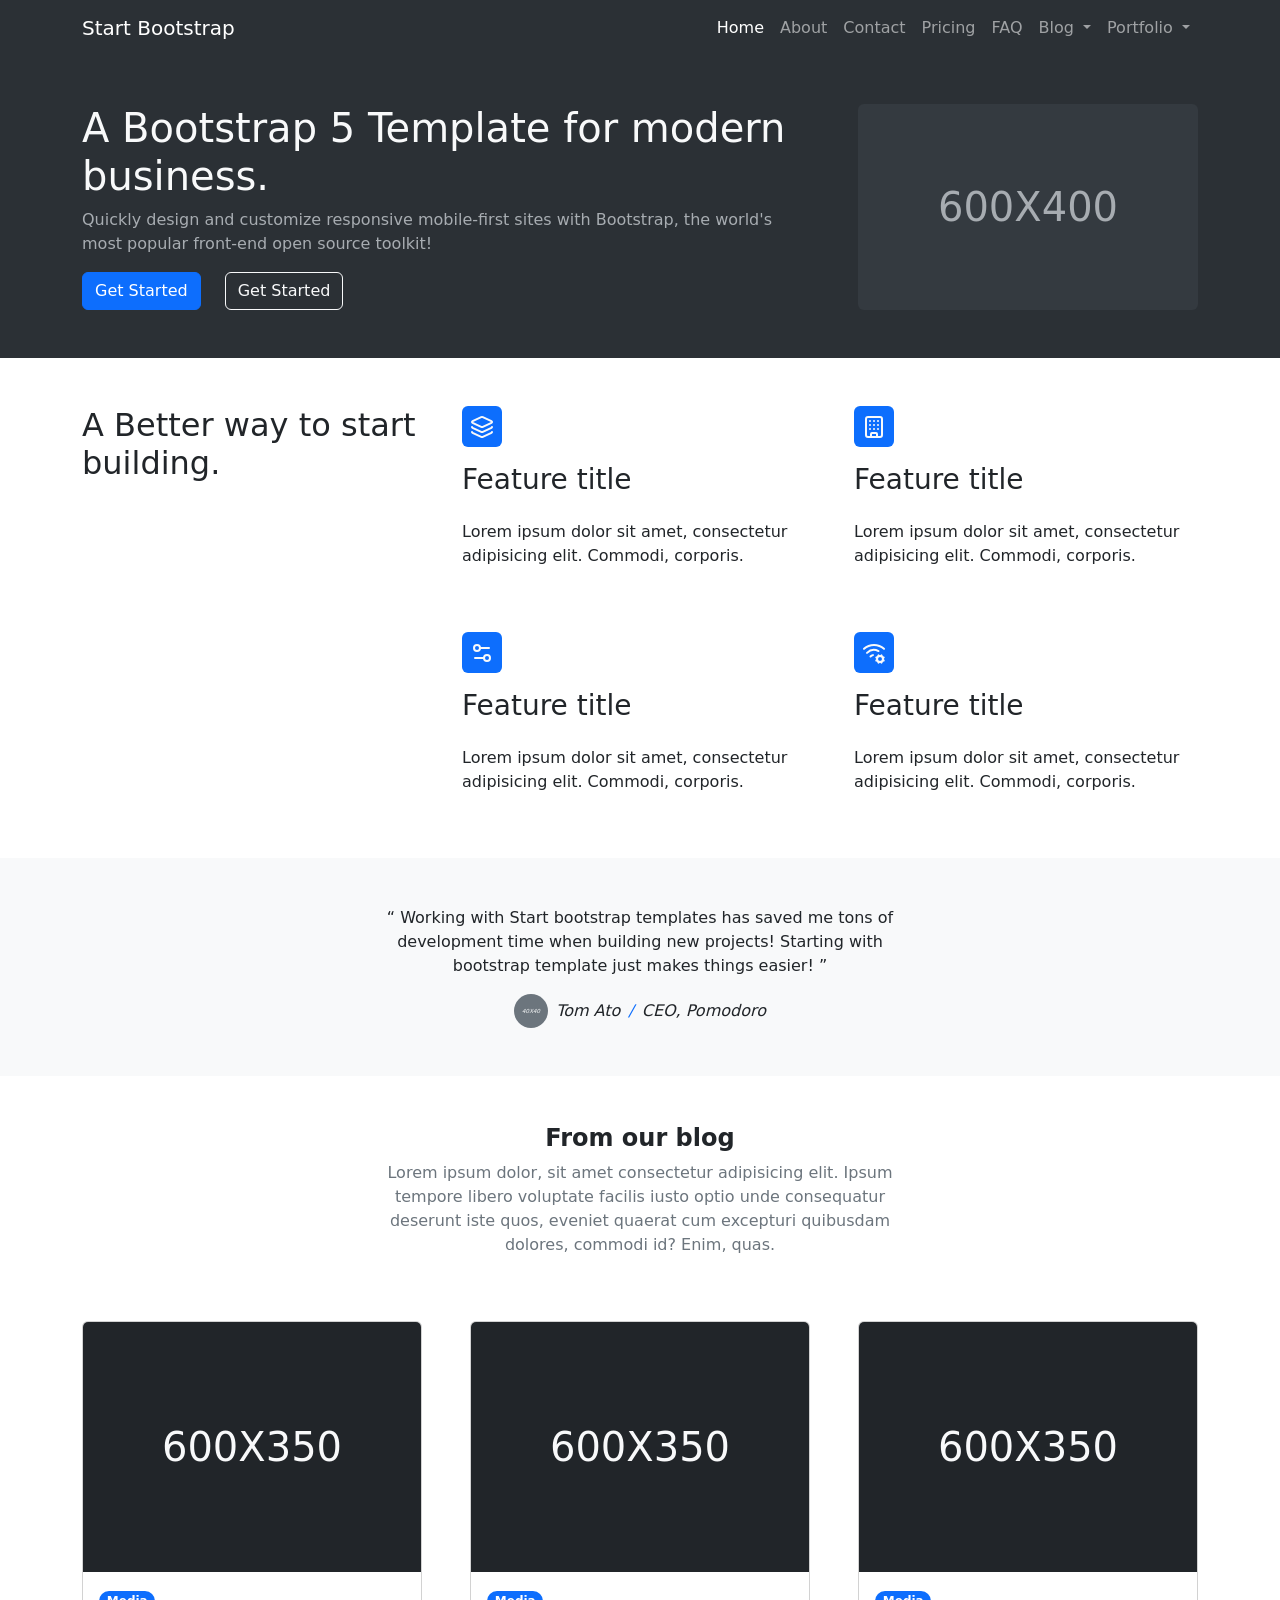
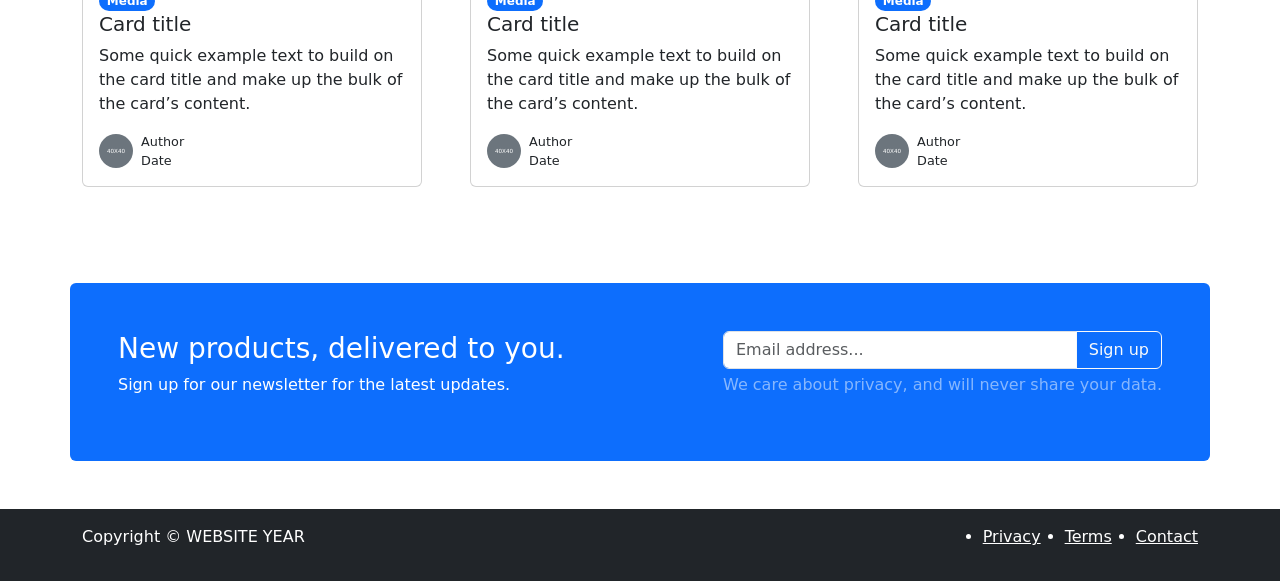
==== commit d5f67e84: "home work" ====
--- a/public/index.html
+++ b/public/index.html
@@ -1,9 +1,9 @@
 <!doctype html>
 <html lang="en">
   <head>
-    <meta charset="UTF-8" />
-    <meta name="viewport" content="width=device-width, initial-scale=1.0" />
-    <title>Class 18 HW</title>
+    <meta charset="utf-8" />
+    <meta name="viewport" content="width=device-width, initial-scale=1" />
+    <title>Start Bootstrap</title>
     <link
       href="https://cdn.jsdelivr.net/npm/bootstrap@5.3.8/dist/css/bootstrap.min.css"
       rel="stylesheet"
@@ -11,124 +11,427 @@
       crossorigin="anonymous"
     />
   </head>
-  <body data-bs-theme="dark">
-    <div class="container-xxl p-4 d-grid gap-4">
-      <h1 class="text-center">Album Example</h1>
-      <p class="text-center w-50 m-auto">
-        Something short and leading about the collection below--its contents,
-        the creator, etc. Make it short and sweet, but not too short so folks
-        don't simply skip over it entirely.
-      </p>
-      <div class="d-flex justify-content-center gap-2">
-        <button type="button" class="btn btn-primary">
-          Main call to action
+  <body>
+    <!-- header -->
+    <header
+      class="navbar navbar-expand-lg bg-body-tertiary"
+      data-bs-theme="dark"
+    >
+      <div class="container">
+        <a class="navbar-brand" href="#">Start Bootstrap</a>
+        <button
+          class="navbar-toggler"
+          type="button"
+          data-bs-toggle="collapse"
+          data-bs-target="#navbarSupportedContent"
+          aria-controls="navbarSupportedContent"
+          aria-expanded="false"
+          aria-label="Toggle navigation"
+        >
+          <span class="navbar-toggler-icon"></span>
         </button>
-        <button type="button" class="btn btn-secondary">
-          Secondary call to action
-        </button>
-      </div>
-    </div>
-    <div class="container mt-5">
-      <div class="row">
-        <div class="col-4">
-          <div class="card">
+        <nav class="collapse navbar-collapse" id="navbarSupportedContent">
+          <ul class="navbar-nav ms-auto mb-2 mb-lg-0">
+            <li class="nav-item">
+              <a class="nav-link active" aria-current="page" href="#">Home</a>
+            </li>
+            <li class="nav-item">
+              <a class="nav-link" href="#">About</a>
+            </li>
+            <li class="nav-item">
+              <a class="nav-link" href="#">Contact</a>
+            </li>
+            <li class="nav-item">
+              <a class="nav-link" href="#">Pricing</a>
+            </li>
+            <li class="nav-item">
+              <a class="nav-link" href="#">FAQ</a>
+            </li>
+            <li class="nav-item dropdown">
+              <a
+                class="nav-link dropdown-toggle"
+                href="#"
+                role="button"
+                data-bs-toggle="dropdown"
+                aria-expanded="false"
+              >
+                Blog
+              </a>
+              <ul class="dropdown-menu">
+                <li><a class="dropdown-item" href="#">Blog 1</a></li>
+                <li><a class="dropdown-item" href="#">Blog 2</a></li>
+                <li><a class="dropdown-item" href="#">Blog 3</a></li>
+                <li><a class="dropdown-item" href="#">Blog 4</a></li>
+              </ul>
+            </li>
+            <li class="nav-item dropdown">
+              <a
+                class="nav-link dropdown-toggle"
+                href="#"
+                role="button"
+                data-bs-toggle="dropdown"
+                aria-expanded="false"
+              >
+                Portfolio
+              </a>
+              <ul class="dropdown-menu">
+                <li><a class="dropdown-item" href="#">Portfolio 1</a></li>
+                <li><a class="dropdown-item" href="#">PortfBlog 2</a></li>
+                <li><a class="dropdown-item" href="#">PortfBlog 3</a></li>
+                <li><a class="dropdown-item" href="#">PortfBlog 4</a></li>
+              </ul>
+            </li>
+          </ul>
+        </nav>
+      </div>
+    </header>
+    <!-- header end -->
+    <!-- hero -->
+    <section class="bg-body-tertiary text-light py-5" data-bs-theme="dark">
+      <div class="container">
+        <div class="row g-5">
+          <div class="col-8">
+            <h1>A Bootstrap 5 Template for modern business.</h1>
+            <p class="text-secondary-emphasis">
+              Quickly design and customize responsive mobile-first sites with
+              Bootstrap, the world's most popular front-end open source toolkit!
+            </p>
+            <div class="d-flex gap-4">
+              <button class="btn btn-primary">Get Started</button>
+              <button class="btn btn-outline-light">Get Started</button>
+            </div>
+          </div>
+          <div class="col-4">
             <div
-              class="card-img-top bg-secondary text-light d-flex justify-content-center align-items-center fs-1"
-              style="height: 200px"
+              class="bg-light-subtle fs-1 text-secondary-emphasis fw-light rounded h-100 d-flex justify-content-center align-items-center"
             >
-              Thumbnail
-            </div>
-            <div class="card-body">
-              <p class="card-text">
-                Some quick example text to build on the card title and make up
-                the bulk of the card’s content.
-              </p>
-              <div class="d-flex justify-content-between">
-                <div class="btn-group" role="group" aria-label="Actions">
-                  <button
-                    class="btn btn-outline-secondary btn-sm"
-                    type="button"
-                  >
-                    View
-                  </button>
-                  <button
-                    class="btn btn-outline-secondary btn-sm"
-                    type="button"
-                  >
-                    Edit
-                  </button>
+              600X400
+            </div>
+          </div>
+        </div>
+      </div>
+    </section>
+    <!-- hero end -->
+    <!-- feature -->
+    <section>
+      <div class="container py-5">
+        <div class="row">
+          <div class="col-4 fw-bolder">
+            <h2>A Better way to start building.</h2>
+          </div>
+          <div class="col-8">
+            <div class="row g-5">
+              <div class="col-6 d-flex gap-3 flex-column">
+                <span
+                  class="bg-primary rounded p-2 text-light align-self-start"
+                >
+                  <svg
+                    xmlns="http://www.w3.org/2000/svg"
+                    width="24"
+                    height="24"
+                    viewBox="0 0 24 24"
+                    fill="none"
+                    stroke="currentColor"
+                    stroke-width="2"
+                    stroke-linecap="round"
+                    stroke-linejoin="round"
+                    class="lucide lucide-layers-icon lucide-layers"
+                  >
+                    <path
+                      d="M12.83 2.18a2 2 0 0 0-1.66 0L2.6 6.08a1 1 0 0 0 0 1.83l8.58 3.91a2 2 0 0 0 1.66 0l8.58-3.9a1 1 0 0 0 0-1.83z"
+                    />
+                    <path
+                      d="M2 12a1 1 0 0 0 .58.91l8.6 3.91a2 2 0 0 0 1.65 0l8.58-3.9A1 1 0 0 0 22 12"
+                    />
+                    <path
+                      d="M2 17a1 1 0 0 0 .58.91l8.6 3.91a2 2 0 0 0 1.65 0l8.58-3.9A1 1 0 0 0 22 17"
+                    />
+                  </svg>
+                </span>
+                <h3>Feature title</h3>
+                <p>
+                  Lorem ipsum dolor sit amet, consectetur adipisicing elit.
+                  Commodi, corporis.
+                </p>
+              </div>
+              <div class="col-6 d-flex gap-3 flex-column">
+                <span
+                  class="bg-primary rounded p-2 text-light align-self-start"
+                >
+                  <svg
+                    xmlns="http://www.w3.org/2000/svg"
+                    width="24"
+                    height="24"
+                    viewBox="0 0 24 24"
+                    fill="none"
+                    stroke="currentColor"
+                    stroke-width="2"
+                    stroke-linecap="round"
+                    stroke-linejoin="round"
+                    class="lucide lucide-building-icon lucide-building"
+                  >
+                    <path d="M12 10h.01" />
+                    <path d="M12 14h.01" />
+                    <path d="M12 6h.01" />
+                    <path d="M16 10h.01" />
+                    <path d="M16 14h.01" />
+                    <path d="M16 6h.01" />
+                    <path d="M8 10h.01" />
+                    <path d="M8 14h.01" />
+                    <path d="M8 6h.01" />
+                    <path d="M9 22v-3a1 1 0 0 1 1-1h4a1 1 0 0 1 1 1v3" />
+                    <rect x="4" y="2" width="16" height="20" rx="2" />
+                  </svg>
+                </span>
+                <h3>Feature title</h3>
+                <p>
+                  Lorem ipsum dolor sit amet, consectetur adipisicing elit.
+                  Commodi, corporis.
+                </p>
+              </div>
+              <div class="col-6 d-flex gap-3 flex-column">
+                <span
+                  class="bg-primary rounded p-2 text-light align-self-start"
+                >
+                  <svg
+                    xmlns="http://www.w3.org/2000/svg"
+                    width="24"
+                    height="24"
+                    viewBox="0 0 24 24"
+                    fill="none"
+                    stroke="currentColor"
+                    stroke-width="2"
+                    stroke-linecap="round"
+                    stroke-linejoin="round"
+                    class="lucide lucide-settings2-icon lucide-settings-2"
+                  >
+                    <path d="M14 17H5" />
+                    <path d="M19 7h-9" />
+                    <circle cx="17" cy="17" r="3" />
+                    <circle cx="7" cy="7" r="3" />
+                  </svg>
+                </span>
+                <h3>Feature title</h3>
+                <p>
+                  Lorem ipsum dolor sit amet, consectetur adipisicing elit.
+                  Commodi, corporis.
+                </p>
+              </div>
+              <div class="col-6 d-flex gap-3 flex-column">
+                <span
+                  class="bg-primary rounded p-2 text-light align-self-start"
+                >
+                  <svg
+                    xmlns="http://www.w3.org/2000/svg"
+                    width="24"
+                    height="24"
+                    viewBox="0 0 24 24"
+                    fill="none"
+                    stroke="currentColor"
+                    stroke-width="2"
+                    stroke-linecap="round"
+                    stroke-linejoin="round"
+                    class="lucide lucide-wifi-cog-icon lucide-wifi-cog"
+                  >
+                    <path d="m14.305 19.53.923-.382" />
+                    <path d="m15.228 16.852-.923-.383" />
+                    <path d="m16.852 15.228-.383-.923" />
+                    <path d="m16.852 20.772-.383.924" />
+                    <path d="m19.148 15.228.383-.923" />
+                    <path d="m19.53 21.696-.382-.924" />
+                    <path d="M2 7.82a15 15 0 0 1 20 0" />
+                    <path d="m20.772 16.852.924-.383" />
+                    <path d="m20.772 19.148.924.383" />
+                    <path d="M5 11.858a10 10 0 0 1 11.5-1.785" />
+                    <path d="M8.5 15.429a5 5 0 0 1 2.413-1.31" />
+                    <circle cx="18" cy="18" r="3" />
+                  </svg>
+                </span>
+                <h3>Feature title</h3>
+                <p>
+                  Lorem ipsum dolor sit amet, consectetur adipisicing elit.
+                  Commodi, corporis.
+                </p>
+              </div>
+            </div>
+          </div>
+        </div>
+      </div>
+    </section>
+    <!-- feature end -->
+    <!-- blockquote -->
+    <section class="bg-light py-5">
+      <div class="container">
+        <div class="row">
+          <div class="col-6 mx-auto text-center fw-medium">
+            <blockquote>
+              <q>
+                Working with Start bootstrap templates has saved me tons of
+                development time when building new projects! Starting with
+                bootstrap template just makes things easier!
+              </q>
+            </blockquote>
+            <cite
+              class="d-flex gap-2 justify-content-center align-items-center"
+            >
+              <div
+                style="aspect-ratio: 1/1; width: max-content; font-size: 0.35em"
+                class="bg-secondary p-2 d-flex justify-content-center align-items-center rounded-circle text-light"
+              >
+                40X40
+              </div>
+              Tom Ato <span class="text-primary">/</span> CEO, Pomodoro
+            </cite>
+          </div>
+        </div>
+      </div>
+    </section>
+    <!-- blockquote end -->
+    <!-- blog -->
+    <section>
+      <div class="container py-5">
+        <div class="text-center">
+          <h4 class="fw-bolder">From our blog</h4>
+          <p class="col-6 mx-auto text-secondary">
+            Lorem ipsum dolor, sit amet consectetur adipisicing elit. Ipsum
+            tempore libero voluptate facilis iusto optio unde consequatur
+            deserunt iste quos, eveniet quaerat cum excepturi quibusdam dolores,
+            commodi id? Enim, quas.
+          </p>
+        </div>
+        <div class="row g-5 mt-3">
+          <div class="col-4">
+            <div class="card">
+              <div
+                class="card-img-top bg-dark text-light fs-1 d-flex justify-content-center align-items-center"
+                style="height: 250px"
+              >
+                600X350
+              </div>
+              <div class="card-body">
+                <span class="badge rounded-pill text-bg-primary">Media</span>
+                <h5 class="card-title">Card title</h5>
+                <p class="card-text">
+                  Some quick example text to build on the card title and make up
+                  the bulk of the card’s content.
+                </p>
+                <div class="d-flex gap-2">
+                  <div
+                    style="font-size: 0.35em; aspect-ratio: 1/1"
+                    class="text-bg-secondary p-2 rounded-circle align-self-center d-flex justify-content-center align-items-center"
+                  >
+                    40X40
+                  </div>
+                  <div style="font-size: 0.8em">
+                    <div>Author</div>
+                    <div>Date</div>
+                  </div>
                 </div>
-                <span class="text-secondary">0 Views</span>
-              </div>
-            </div>
-          </div>
-        </div>
-        <div class="col-4">
-          <div class="card">
-            <div
-              class="card-img-top bg-secondary text-light d-flex justify-content-center align-items-center fs-1"
-              style="height: 200px"
-            >
-              Thumbnail
-            </div>
-            <div class="card-body">
-              <p class="card-text">
-                Some quick example text to build on the card title and make up
-                the bulk of the card’s content.
-              </p>
-              <div class="d-flex justify-content-between">
-                <div class="btn-group" role="group" aria-label="Actions">
-                  <button
-                    class="btn btn-outline-secondary btn-sm"
-                    type="button"
-                  >
-                    View
-                  </button>
-                  <button
-                    class="btn btn-outline-secondary btn-sm"
-                    type="button"
-                  >
-                    Edit
-                  </button>
+              </div>
+            </div>
+          </div>
+          <div class="col-4">
+            <div class="card">
+              <div
+                class="card-img-top bg-dark text-light fs-1 d-flex justify-content-center align-items-center"
+                style="height: 250px"
+              >
+                600X350
+              </div>
+              <div class="card-body">
+                <span class="badge rounded-pill text-bg-primary">Media</span>
+                <h5 class="card-title">Card title</h5>
+                <p class="card-text">
+                  Some quick example text to build on the card title and make up
+                  the bulk of the card’s content.
+                </p>
+                <div class="d-flex gap-2">
+                  <div
+                    style="font-size: 0.35em; aspect-ratio: 1/1"
+                    class="text-bg-secondary p-2 rounded-circle align-self-center d-flex justify-content-center align-items-center"
+                  >
+                    40X40
+                  </div>
+                  <div style="font-size: 0.8em">
+                    <div>Author</div>
+                    <div>Date</div>
+                  </div>
                 </div>
-                <span class="text-secondary">0 Views</span>
-              </div>
-            </div>
-          </div>
-        </div>
-        <div class="col-4">
-          <div class="card">
-            <div
-              class="card-img-top bg-secondary text-light d-flex justify-content-center align-items-center fs-1"
-              style="height: 200px"
-            >
-              Thumbnail
-            </div>
-            <div class="card-body">
-              <p class="card-text">
-                Some quick example text to build on the card title and make up
-                the bulk of the card’s content.
-              </p>
-              <div class="d-flex justify-content-between">
-                <div class="btn-group" role="group" aria-label="Actions">
-                  <button
-                    class="btn btn-outline-secondary btn-sm"
-                    type="button"
-                  >
-                    View
-                  </button>
-                  <button
-                    class="btn btn-outline-secondary btn-sm"
-                    type="button"
-                  >
-                    Edit
-                  </button>
+              </div>
+            </div>
+          </div>
+          <div class="col-4">
+            <div class="card">
+              <div
+                class="card-img-top bg-dark text-light fs-1 d-flex justify-content-center align-items-center"
+                style="height: 250px"
+              >
+                600X350
+              </div>
+              <div class="card-body">
+                <span class="badge rounded-pill text-bg-primary">Media</span>
+                <h5 class="card-title">Card title</h5>
+                <p class="card-text">
+                  Some quick example text to build on the card title and make up
+                  the bulk of the card’s content.
+                </p>
+                <div class="d-flex gap-2">
+                  <div
+                    style="font-size: 0.35em; aspect-ratio: 1/1"
+                    class="text-bg-secondary p-2 rounded-circle align-self-center d-flex justify-content-center align-items-center"
+                  >
+                    40X40
+                  </div>
+                  <div style="font-size: 0.8em">
+                    <div>Author</div>
+                    <div>Date</div>
+                  </div>
                 </div>
-                <span class="text-secondary">0 Views</span>
-              </div>
-            </div>
-          </div>
-        </div>
+              </div>
+            </div>
+          </div>
+        </div>
+      </div>
+    </section>
+    <!-- blog end -->
+    <!-- news letter -->
+    <section class="py-5">
+      <div
+        class="container text-bg-primary rounded p-5 d-flex justify-content-between align-items-center"
+      >
+        <div>
+          <h3>New products, delivered to you.</h3>
+          <p>Sign up for our newsletter for the latest updates.</p>
+        </div>
+        <div>
+          <div class="input-group">
+            <input
+              type="email"
+              placeholder="Email address..."
+              class="form-control"
+            />
+            <button type="button" class="btn btn-outline-light">Sign up</button>
+          </div>
+          <p class="mt-1 text-white-50">
+            We care about privacy, and will never share your data.
+          </p>
+        </div>
+      </div>
+    </section>
+    <!-- news letter end -->
+    <div class="footer text-bg-dark py-3">
+      <div class="container d-flex justify-content-between">
+        <span
+          >Copyright &copy; <span id="host">WEBSITE</span>
+          <span id="year">YEAR</span></span
+        >
+        <nav>
+          <ul class="d-flex gap-4">
+            <li><a href="#" class="text-white">Privacy</a></li>
+            <li><a href="#" class="text-white">Terms</a></li>
+            <li><a href="#" class="text-white">Contact</a></li>
+          </ul>
+        </nav>
       </div>
     </div>
     <script
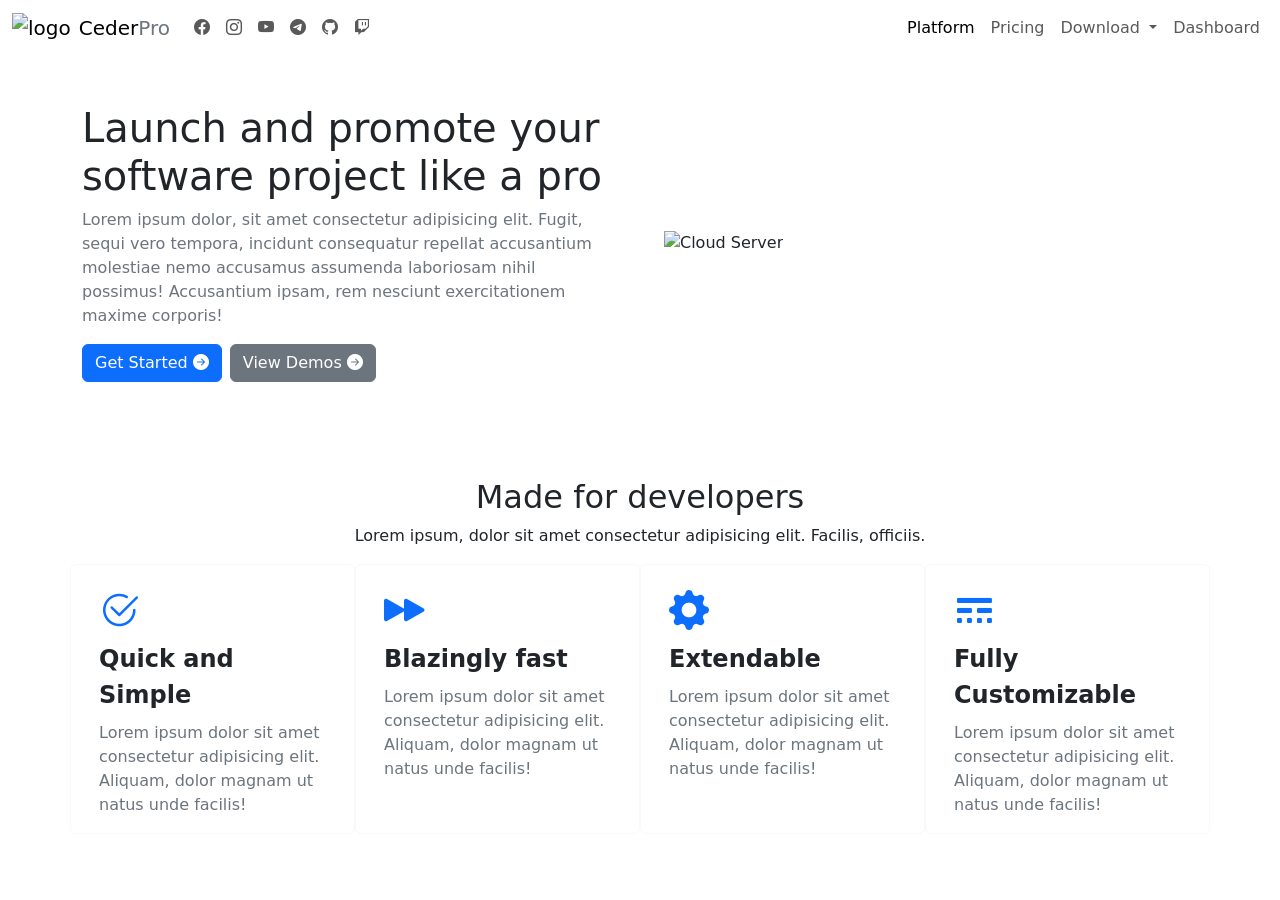
==== commit 078d4e1c: "home work" ====
--- a/public/index.html
+++ b/public/index.html
@@ -1,24 +1,32 @@
 <!doctype html>
 <html lang="en">
   <head>
-    <meta charset="utf-8" />
-    <meta name="viewport" content="width=device-width, initial-scale=1" />
-    <title>Start Bootstrap</title>
+    <meta charset="UTF-8" />
+    <meta name="viewport" content="width=device-width, initial-scale=1.0" />
+    <title>Class 20</title>
     <link
       href="https://cdn.jsdelivr.net/npm/bootstrap@5.3.8/dist/css/bootstrap.min.css"
       rel="stylesheet"
       integrity="sha384-sRIl4kxILFvY47J16cr9ZwB07vP4J8+LH7qKQnuqkuIAvNWLzeN8tE5YBujZqJLB"
       crossorigin="anonymous"
     />
+    <link
+      rel="stylesheet"
+      href="https://cdn.jsdelivr.net/npm/bootstrap-icons@1.13.1/font/bootstrap-icons.min.css"
+    />
   </head>
   <body>
-    <!-- header -->
-    <header
-      class="navbar navbar-expand-lg bg-body-tertiary"
-      data-bs-theme="dark"
-    >
-      <div class="container">
-        <a class="navbar-brand" href="#">Start Bootstrap</a>
+    <header class="navbar navbar-expand-lg">
+      <div class="container-fluid">
+        <a class="navbar-brand d-flex align-items-center gap-2" href="#">
+          <img
+            style="height: 1.5em"
+            src="https://getbootstrap.com/docs/5.3/assets/brand/bootstrap-logo-black.svg"
+            alt="logo"
+            class="logo"
+          />
+          <span>Ceder<span class="text-secondary">Pro</span></span>
+        </a>
         <button
           class="navbar-toggler"
           type="button"
@@ -30,22 +38,47 @@
         >
           <span class="navbar-toggler-icon"></span>
         </button>
+        <nav class="navbar-nav d-none d-md-flex">
+          <li class="nav-item">
+            <a href="#" class="nav-link" target="_blank">
+              <i class="bi bi-facebook"></i>
+            </a>
+          </li>
+          <li class="nav-item">
+            <a href="#" class="nav-link" target="_blank">
+              <i class="bi bi-instagram"></i>
+            </a>
+          </li>
+          <li class="nav-item">
+            <a href="#" class="nav-link" target="_blank">
+              <i class="bi bi-youtube"></i>
+            </a>
+          </li>
+          <li class="nav-item">
+            <a href="#" class="nav-link" target="_blank">
+              <i class="bi bi-telegram"></i>
+            </a>
+          </li>
+          <li class="nav-item">
+            <a href="#" class="nav-link" target="_blank">
+              <i class="bi bi-github"></i>
+            </a>
+          </li>
+          <li class="nav-item">
+            <a href="#" class="nav-link" target="_blank">
+              <i class="bi bi-twitch"></i>
+            </a>
+          </li>
+        </nav>
         <nav class="collapse navbar-collapse" id="navbarSupportedContent">
           <ul class="navbar-nav ms-auto mb-2 mb-lg-0">
             <li class="nav-item">
-              <a class="nav-link active" aria-current="page" href="#">Home</a>
-            </li>
-            <li class="nav-item">
-              <a class="nav-link" href="#">About</a>
-            </li>
-            <li class="nav-item">
-              <a class="nav-link" href="#">Contact</a>
+              <a class="nav-link active" aria-current="page" href="#">
+                Platform
+              </a>
             </li>
             <li class="nav-item">
               <a class="nav-link" href="#">Pricing</a>
-            </li>
-            <li class="nav-item">
-              <a class="nav-link" href="#">FAQ</a>
             </li>
             <li class="nav-item dropdown">
               <a
@@ -55,385 +88,101 @@
                 data-bs-toggle="dropdown"
                 aria-expanded="false"
               >
-                Blog
+                Download
               </a>
               <ul class="dropdown-menu">
-                <li><a class="dropdown-item" href="#">Blog 1</a></li>
-                <li><a class="dropdown-item" href="#">Blog 2</a></li>
-                <li><a class="dropdown-item" href="#">Blog 3</a></li>
-                <li><a class="dropdown-item" href="#">Blog 4</a></li>
+                <li><a class="dropdown-item" href="#">Version 1</a></li>
+                <li><a class="dropdown-item" href="#">Version 2</a></li>
+                <li><a class="dropdown-item" href="#">Version 3</a></li>
               </ul>
             </li>
-            <li class="nav-item dropdown">
-              <a
-                class="nav-link dropdown-toggle"
-                href="#"
-                role="button"
-                data-bs-toggle="dropdown"
-                aria-expanded="false"
-              >
-                Portfolio
-              </a>
-              <ul class="dropdown-menu">
-                <li><a class="dropdown-item" href="#">Portfolio 1</a></li>
-                <li><a class="dropdown-item" href="#">PortfBlog 2</a></li>
-                <li><a class="dropdown-item" href="#">PortfBlog 3</a></li>
-                <li><a class="dropdown-item" href="#">PortfBlog 4</a></li>
-              </ul>
-            </li>
+            <li class="nav-item"><a href="#" class="nav-link">Dashboard</a></li>
           </ul>
         </nav>
       </div>
     </header>
-    <!-- header end -->
-    <!-- hero -->
-    <section class="bg-body-tertiary text-light py-5" data-bs-theme="dark">
-      <div class="container">
-        <div class="row g-5">
-          <div class="col-8">
-            <h1>A Bootstrap 5 Template for modern business.</h1>
-            <p class="text-secondary-emphasis">
-              Quickly design and customize responsive mobile-first sites with
-              Bootstrap, the world's most popular front-end open source toolkit!
+    <section>
+      <div class="container py-5">
+        <div class="row g-5 align-items-center">
+          <div class="col-12 col-md-6">
+            <h1>Launch and promote your software project like a pro</h1>
+            <p class="text-secondary">
+              Lorem ipsum dolor, sit amet consectetur adipisicing elit. Fugit,
+              sequi vero tempora, incidunt consequatur repellat accusantium
+              molestiae nemo accusamus assumenda laboriosam nihil possimus!
+              Accusantium ipsam, rem nesciunt exercitationem maxime corporis!
             </p>
-            <div class="d-flex gap-4">
-              <button class="btn btn-primary">Get Started</button>
-              <button class="btn btn-outline-light">Get Started</button>
+            <div class="d-flex gap-2">
+              <a href="#" class="btn btn-primary">
+                Get Started <i class="bi bi-arrow-right-circle-fill"></i>
+              </a>
+              <a href="#" class="btn btn-secondary">
+                View Demos <i class="bi bi-arrow-right-circle-fill"></i>
+              </a>
             </div>
           </div>
-          <div class="col-4">
-            <div
-              class="bg-light-subtle fs-1 text-secondary-emphasis fw-light rounded h-100 d-flex justify-content-center align-items-center"
-            >
-              600X400
-            </div>
+          <div class="col-12 col-md-6">
+            <img
+              src="https://img.magnific.com/free-vector/big-data-center-server-room-rack-engineering-process-teamwork-computer-technology-cloud-storage_39422-1032.jpg?semt=ais_hybrid&w=740&q=80"
+              alt="Cloud Server"
+            />
           </div>
         </div>
       </div>
     </section>
-    <!-- hero end -->
-    <!-- feature -->
     <section>
       <div class="container py-5">
+        <div class="text-center">
+          <h2>Made for developers</h2>
+          <p>
+            Lorem ipsum, dolor sit amet consectetur adipisicing elit. Facilis,
+            officiis.
+          </p>
+        </div>
         <div class="row">
-          <div class="col-4 fw-bolder">
-            <h2>A Better way to start building.</h2>
+          <div class="col-6 col-md-3 card border-light">
+            <div class="card-body">
+              <i class="bi bi-check2-circle fs-1 text-primary"></i>
+              <div class="card-title fw-bold fs-4">Quick and Simple</div>
+              <div class="card-text text-secondary">
+                Lorem ipsum dolor sit amet consectetur adipisicing elit.
+                Aliquam, dolor magnam ut natus unde facilis!
+              </div>
+            </div>
           </div>
-          <div class="col-8">
-            <div class="row g-5">
-              <div class="col-6 d-flex gap-3 flex-column">
-                <span
-                  class="bg-primary rounded p-2 text-light align-self-start"
-                >
-                  <svg
-                    xmlns="http://www.w3.org/2000/svg"
-                    width="24"
-                    height="24"
-                    viewBox="0 0 24 24"
-                    fill="none"
-                    stroke="currentColor"
-                    stroke-width="2"
-                    stroke-linecap="round"
-                    stroke-linejoin="round"
-                    class="lucide lucide-layers-icon lucide-layers"
-                  >
-                    <path
-                      d="M12.83 2.18a2 2 0 0 0-1.66 0L2.6 6.08a1 1 0 0 0 0 1.83l8.58 3.91a2 2 0 0 0 1.66 0l8.58-3.9a1 1 0 0 0 0-1.83z"
-                    />
-                    <path
-                      d="M2 12a1 1 0 0 0 .58.91l8.6 3.91a2 2 0 0 0 1.65 0l8.58-3.9A1 1 0 0 0 22 12"
-                    />
-                    <path
-                      d="M2 17a1 1 0 0 0 .58.91l8.6 3.91a2 2 0 0 0 1.65 0l8.58-3.9A1 1 0 0 0 22 17"
-                    />
-                  </svg>
-                </span>
-                <h3>Feature title</h3>
-                <p>
-                  Lorem ipsum dolor sit amet, consectetur adipisicing elit.
-                  Commodi, corporis.
-                </p>
+          <div class="col-6 col-md-3 card border-light">
+            <div class="card-body">
+              <i class="bi bi-fast-forward-fill fs-1 text-primary"></i>
+              <div class="card-title fw-bold fs-4">Blazingly fast</div>
+              <div class="card-text text-secondary">
+                Lorem ipsum dolor sit amet consectetur adipisicing elit.
+                Aliquam, dolor magnam ut natus unde facilis!
               </div>
-              <div class="col-6 d-flex gap-3 flex-column">
-                <span
-                  class="bg-primary rounded p-2 text-light align-self-start"
-                >
-                  <svg
-                    xmlns="http://www.w3.org/2000/svg"
-                    width="24"
-                    height="24"
-                    viewBox="0 0 24 24"
-                    fill="none"
-                    stroke="currentColor"
-                    stroke-width="2"
-                    stroke-linecap="round"
-                    stroke-linejoin="round"
-                    class="lucide lucide-building-icon lucide-building"
-                  >
-                    <path d="M12 10h.01" />
-                    <path d="M12 14h.01" />
-                    <path d="M12 6h.01" />
-                    <path d="M16 10h.01" />
-                    <path d="M16 14h.01" />
-                    <path d="M16 6h.01" />
-                    <path d="M8 10h.01" />
-                    <path d="M8 14h.01" />
-                    <path d="M8 6h.01" />
-                    <path d="M9 22v-3a1 1 0 0 1 1-1h4a1 1 0 0 1 1 1v3" />
-                    <rect x="4" y="2" width="16" height="20" rx="2" />
-                  </svg>
-                </span>
-                <h3>Feature title</h3>
-                <p>
-                  Lorem ipsum dolor sit amet, consectetur adipisicing elit.
-                  Commodi, corporis.
-                </p>
+            </div>
+          </div>
+          <div class="col-6 col-md-3 card border-light">
+            <div class="card-body">
+              <i class="bi bi-gear-fill fs-1 text-primary"></i>
+              <div class="card-title fw-bold fs-4">Extendable</div>
+              <div class="card-text text-secondary">
+                Lorem ipsum dolor sit amet consectetur adipisicing elit.
+                Aliquam, dolor magnam ut natus unde facilis!
               </div>
-              <div class="col-6 d-flex gap-3 flex-column">
-                <span
-                  class="bg-primary rounded p-2 text-light align-self-start"
-                >
-                  <svg
-                    xmlns="http://www.w3.org/2000/svg"
-                    width="24"
-                    height="24"
-                    viewBox="0 0 24 24"
-                    fill="none"
-                    stroke="currentColor"
-                    stroke-width="2"
-                    stroke-linecap="round"
-                    stroke-linejoin="round"
-                    class="lucide lucide-settings2-icon lucide-settings-2"
-                  >
-                    <path d="M14 17H5" />
-                    <path d="M19 7h-9" />
-                    <circle cx="17" cy="17" r="3" />
-                    <circle cx="7" cy="7" r="3" />
-                  </svg>
-                </span>
-                <h3>Feature title</h3>
-                <p>
-                  Lorem ipsum dolor sit amet, consectetur adipisicing elit.
-                  Commodi, corporis.
-                </p>
-              </div>
-              <div class="col-6 d-flex gap-3 flex-column">
-                <span
-                  class="bg-primary rounded p-2 text-light align-self-start"
-                >
-                  <svg
-                    xmlns="http://www.w3.org/2000/svg"
-                    width="24"
-                    height="24"
-                    viewBox="0 0 24 24"
-                    fill="none"
-                    stroke="currentColor"
-                    stroke-width="2"
-                    stroke-linecap="round"
-                    stroke-linejoin="round"
-                    class="lucide lucide-wifi-cog-icon lucide-wifi-cog"
-                  >
-                    <path d="m14.305 19.53.923-.382" />
-                    <path d="m15.228 16.852-.923-.383" />
-                    <path d="m16.852 15.228-.383-.923" />
-                    <path d="m16.852 20.772-.383.924" />
-                    <path d="m19.148 15.228.383-.923" />
-                    <path d="m19.53 21.696-.382-.924" />
-                    <path d="M2 7.82a15 15 0 0 1 20 0" />
-                    <path d="m20.772 16.852.924-.383" />
-                    <path d="m20.772 19.148.924.383" />
-                    <path d="M5 11.858a10 10 0 0 1 11.5-1.785" />
-                    <path d="M8.5 15.429a5 5 0 0 1 2.413-1.31" />
-                    <circle cx="18" cy="18" r="3" />
-                  </svg>
-                </span>
-                <h3>Feature title</h3>
-                <p>
-                  Lorem ipsum dolor sit amet, consectetur adipisicing elit.
-                  Commodi, corporis.
-                </p>
+            </div>
+          </div>
+          <div class="col-6 col-md-3 card border-light">
+            <div class="card-body">
+              <i class="bi bi-border-style fs-1 text-primary"></i>
+              <div class="card-title fw-bold fs-4">Fully Customizable</div>
+              <div class="card-text text-secondary">
+                Lorem ipsum dolor sit amet consectetur adipisicing elit.
+                Aliquam, dolor magnam ut natus unde facilis!
               </div>
             </div>
           </div>
         </div>
       </div>
     </section>
-    <!-- feature end -->
-    <!-- blockquote -->
-    <section class="bg-light py-5">
-      <div class="container">
-        <div class="row">
-          <div class="col-6 mx-auto text-center fw-medium">
-            <blockquote>
-              <q>
-                Working with Start bootstrap templates has saved me tons of
-                development time when building new projects! Starting with
-                bootstrap template just makes things easier!
-              </q>
-            </blockquote>
-            <cite
-              class="d-flex gap-2 justify-content-center align-items-center"
-            >
-              <div
-                style="aspect-ratio: 1/1; width: max-content; font-size: 0.35em"
-                class="bg-secondary p-2 d-flex justify-content-center align-items-center rounded-circle text-light"
-              >
-                40X40
-              </div>
-              Tom Ato <span class="text-primary">/</span> CEO, Pomodoro
-            </cite>
-          </div>
-        </div>
-      </div>
-    </section>
-    <!-- blockquote end -->
-    <!-- blog -->
-    <section>
-      <div class="container py-5">
-        <div class="text-center">
-          <h4 class="fw-bolder">From our blog</h4>
-          <p class="col-6 mx-auto text-secondary">
-            Lorem ipsum dolor, sit amet consectetur adipisicing elit. Ipsum
-            tempore libero voluptate facilis iusto optio unde consequatur
-            deserunt iste quos, eveniet quaerat cum excepturi quibusdam dolores,
-            commodi id? Enim, quas.
-          </p>
-        </div>
-        <div class="row g-5 mt-3">
-          <div class="col-4">
-            <div class="card">
-              <div
-                class="card-img-top bg-dark text-light fs-1 d-flex justify-content-center align-items-center"
-                style="height: 250px"
-              >
-                600X350
-              </div>
-              <div class="card-body">
-                <span class="badge rounded-pill text-bg-primary">Media</span>
-                <h5 class="card-title">Card title</h5>
-                <p class="card-text">
-                  Some quick example text to build on the card title and make up
-                  the bulk of the card’s content.
-                </p>
-                <div class="d-flex gap-2">
-                  <div
-                    style="font-size: 0.35em; aspect-ratio: 1/1"
-                    class="text-bg-secondary p-2 rounded-circle align-self-center d-flex justify-content-center align-items-center"
-                  >
-                    40X40
-                  </div>
-                  <div style="font-size: 0.8em">
-                    <div>Author</div>
-                    <div>Date</div>
-                  </div>
-                </div>
-              </div>
-            </div>
-          </div>
-          <div class="col-4">
-            <div class="card">
-              <div
-                class="card-img-top bg-dark text-light fs-1 d-flex justify-content-center align-items-center"
-                style="height: 250px"
-              >
-                600X350
-              </div>
-              <div class="card-body">
-                <span class="badge rounded-pill text-bg-primary">Media</span>
-                <h5 class="card-title">Card title</h5>
-                <p class="card-text">
-                  Some quick example text to build on the card title and make up
-                  the bulk of the card’s content.
-                </p>
-                <div class="d-flex gap-2">
-                  <div
-                    style="font-size: 0.35em; aspect-ratio: 1/1"
-                    class="text-bg-secondary p-2 rounded-circle align-self-center d-flex justify-content-center align-items-center"
-                  >
-                    40X40
-                  </div>
-                  <div style="font-size: 0.8em">
-                    <div>Author</div>
-                    <div>Date</div>
-                  </div>
-                </div>
-              </div>
-            </div>
-          </div>
-          <div class="col-4">
-            <div class="card">
-              <div
-                class="card-img-top bg-dark text-light fs-1 d-flex justify-content-center align-items-center"
-                style="height: 250px"
-              >
-                600X350
-              </div>
-              <div class="card-body">
-                <span class="badge rounded-pill text-bg-primary">Media</span>
-                <h5 class="card-title">Card title</h5>
-                <p class="card-text">
-                  Some quick example text to build on the card title and make up
-                  the bulk of the card’s content.
-                </p>
-                <div class="d-flex gap-2">
-                  <div
-                    style="font-size: 0.35em; aspect-ratio: 1/1"
-                    class="text-bg-secondary p-2 rounded-circle align-self-center d-flex justify-content-center align-items-center"
-                  >
-                    40X40
-                  </div>
-                  <div style="font-size: 0.8em">
-                    <div>Author</div>
-                    <div>Date</div>
-                  </div>
-                </div>
-              </div>
-            </div>
-          </div>
-        </div>
-      </div>
-    </section>
-    <!-- blog end -->
-    <!-- news letter -->
-    <section class="py-5">
-      <div
-        class="container text-bg-primary rounded p-5 d-flex justify-content-between align-items-center"
-      >
-        <div>
-          <h3>New products, delivered to you.</h3>
-          <p>Sign up for our newsletter for the latest updates.</p>
-        </div>
-        <div>
-          <div class="input-group">
-            <input
-              type="email"
-              placeholder="Email address..."
-              class="form-control"
-            />
-            <button type="button" class="btn btn-outline-light">Sign up</button>
-          </div>
-          <p class="mt-1 text-white-50">
-            We care about privacy, and will never share your data.
-          </p>
-        </div>
-      </div>
-    </section>
-    <!-- news letter end -->
-    <div class="footer text-bg-dark py-3">
-      <div class="container d-flex justify-content-between">
-        <span
-          >Copyright &copy; <span id="host">WEBSITE</span>
-          <span id="year">YEAR</span></span
-        >
-        <nav>
-          <ul class="d-flex gap-4">
-            <li><a href="#" class="text-white">Privacy</a></li>
-            <li><a href="#" class="text-white">Terms</a></li>
-            <li><a href="#" class="text-white">Contact</a></li>
-          </ul>
-        </nav>
-      </div>
-    </div>
     <script
       src="https://cdn.jsdelivr.net/npm/bootstrap@5.3.8/dist/js/bootstrap.bundle.min.js"
       integrity="sha384-FKyoEForCGlyvwx9Hj09JcYn3nv7wiPVlz7YYwJrWVcXK/BmnVDxM+D2scQbITxI"
